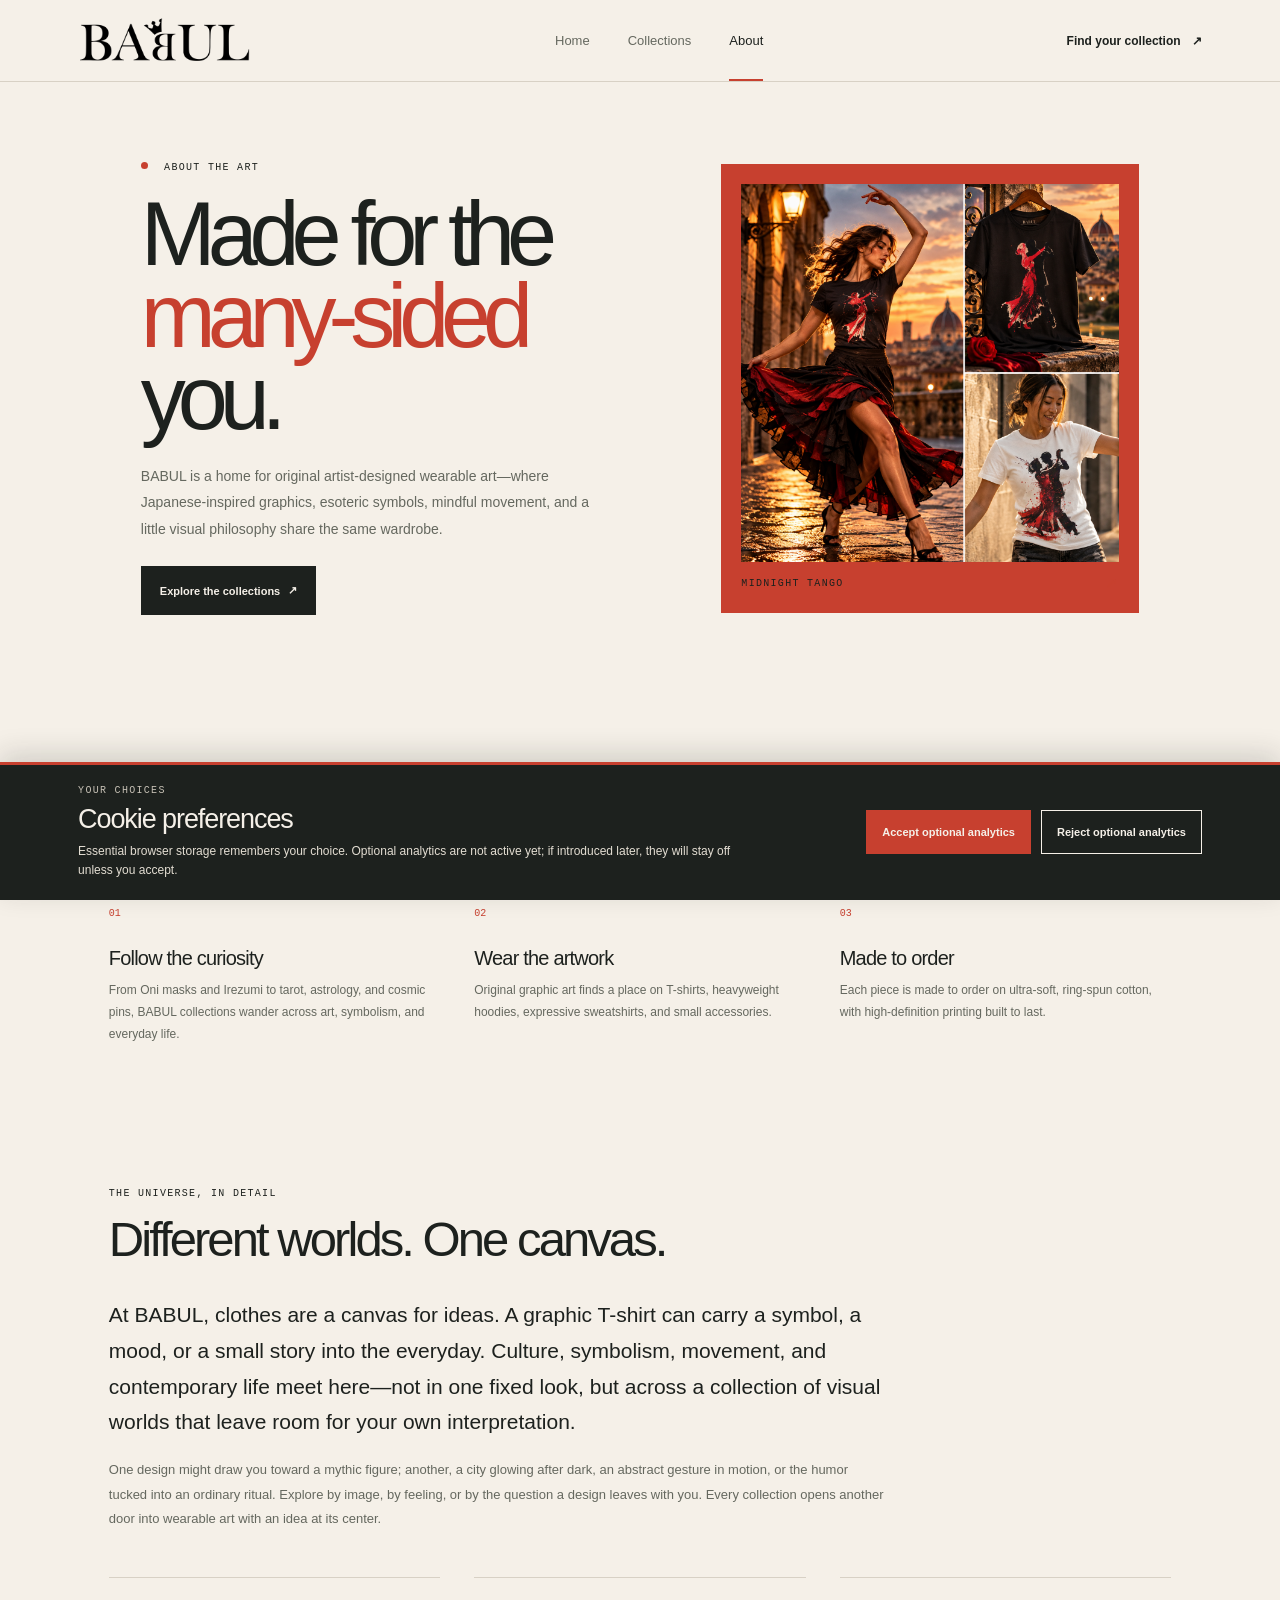
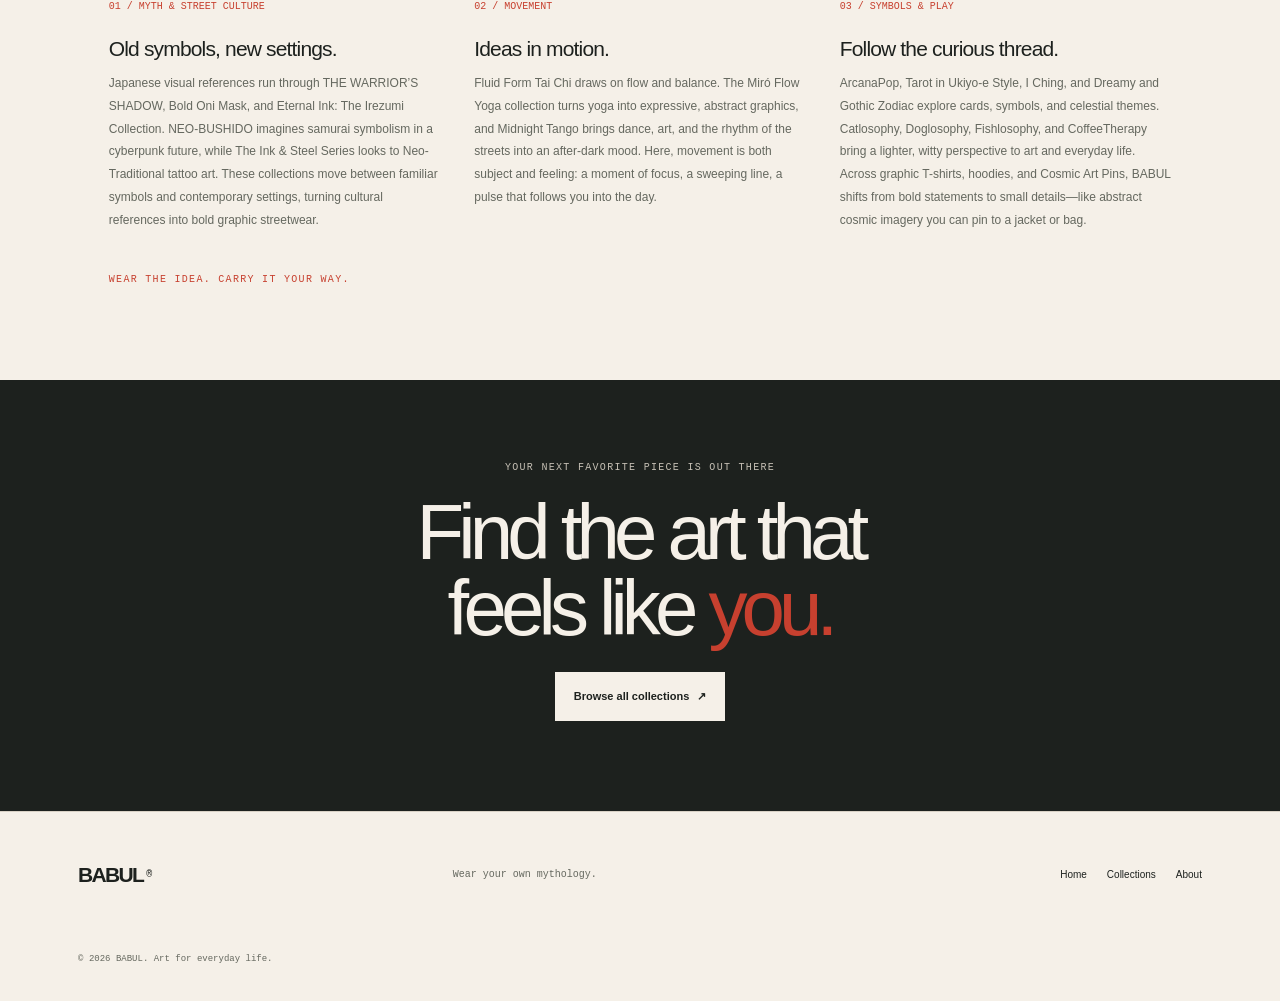
==== about.html @ 18f1c108 "Build BABUL multi-page storefront Co-authored-by: Copilot App <223556219+Copilot@users.noreply.githu" ====
<!doctype html>
<html lang="en">
  <head>
    <meta charset="utf-8">
    <meta name="viewport" content="width=device-width, initial-scale=1">
    <meta name="description" content="Get to know BABUL: original artist-designed wearable art inspired by Japanese streetwear, mythology, movement, and visual philosophy.">
    <meta name="theme-color" content="#f5f0e8">
    <title>About BABUL | Babul New T-shirts</title>
    <link rel="stylesheet" href="styles.css">
    <script src="cookie-consent.js" defer></script>
  </head>
  <body>
    <header class="site-header">
      <a class="wordmark" href="index.html" aria-label="BABUL home"><img src="assets/babul-logo.png" alt="BABUL home"></a>
      <nav class="site-nav" aria-label="Main navigation">
        <a href="index.html">Home</a>
        <a href="collections.html">Collections</a>
        <a class="active" href="about.html" aria-current="page">About</a>
      </nav>
      <a class="header-link" href="collections.html">Find your collection <span aria-hidden="true">↗</span></a>
    </header>

    <main>
      <section class="about-hero">
        <div class="about-copy">
          <p class="eyebrow"><span class="eyebrow-dot"></span> About the art</p>
          <h1>Made for the<br><em>many-sided</em> you.</h1>
          <p>BABUL is a home for original artist-designed wearable art—where Japanese-inspired graphics, esoteric symbols, mindful movement, and a little visual philosophy share the same wardrobe.</p>
          <a class="button button-dark" href="collections.html">Explore the collections <span aria-hidden="true">↗</span></a>
        </div>
        <a class="about-art midnight-about-art" href="https://shop.babul.store/collections/midnight-tango" target="_blank" rel="noopener noreferrer">
          <img src="assets/midnight-tango-about.png" alt="MIDNIGHT TANGO collage showing dancers and graphic T-shirts with expressive tango artwork">
          <span class="about-art-caption">MIDNIGHT TANGO <span aria-hidden="true">↗</span></span>
        </a>
      </section>

      <section class="about-values section">
        <div class="section-heading">
          <div><p class="eyebrow">The BABUL point of view</p><h2>Art with room to roam.</h2></div>
        </div>
        <div class="values-grid">
          <article><span class="value-number">01</span><h3>Follow the curiosity</h3><p>From Oni masks and Irezumi to tarot, astrology, and cosmic pins, BABUL collections wander across art, symbolism, and everyday life.</p></article>
          <article><span class="value-number">02</span><h3>Wear the artwork</h3><p>Original graphic art finds a place on T-shirts, heavyweight hoodies, expressive sweatshirts, and small accessories.</p></article>
          <article><span class="value-number">03</span><h3>Made to order</h3><p>Each piece is made to order on ultra-soft, ring-spun cotton, with high-definition printing built to last.</p></article>
        </div>
      </section>

      <section class="about-story section" aria-labelledby="about-story-heading">
        <div class="section-heading">
          <div><p class="eyebrow">The universe, in detail</p><h2 id="about-story-heading">Different worlds. One canvas.</h2></div>
        </div>
        <div class="about-story-intro">
          <p class="about-story-lead">At BABUL, clothes are a canvas for ideas. A graphic T-shirt can carry a symbol, a mood, or a small story into the everyday. Culture, symbolism, movement, and contemporary life meet here—not in one fixed look, but across a collection of visual worlds that leave room for your own interpretation.</p>
          <p>One design might draw you toward a mythic figure; another, a city glowing after dark, an abstract gesture in motion, or the humor tucked into an ordinary ritual. Explore by image, by feeling, or by the question a design leaves with you. Every collection opens another door into wearable art with an idea at its center.</p>
        </div>
        <div class="about-story-grid">
          <article>
            <span class="value-number">01 / MYTH &amp; STREET CULTURE</span>
            <h3>Old symbols, new settings.</h3>
            <p>Japanese visual references run through THE WARRIOR’S SHADOW, Bold Oni Mask, and Eternal Ink: The Irezumi Collection. NEO-BUSHIDO imagines samurai symbolism in a cyberpunk future, while The Ink &amp; Steel Series looks to Neo-Traditional tattoo art. These collections move between familiar symbols and contemporary settings, turning cultural references into bold graphic streetwear.</p>
          </article>
          <article>
            <span class="value-number">02 / MOVEMENT</span>
            <h3>Ideas in motion.</h3>
            <p>Fluid Form Tai Chi draws on flow and balance. The Miró Flow Yoga collection turns yoga into expressive, abstract graphics, and Midnight Tango brings dance, art, and the rhythm of the streets into an after-dark mood. Here, movement is both subject and feeling: a moment of focus, a sweeping line, a pulse that follows you into the day.</p>
          </article>
          <article>
            <span class="value-number">03 / SYMBOLS &amp; PLAY</span>
            <h3>Follow the curious thread.</h3>
            <p>ArcanaPop, Tarot in Ukiyo-e Style, I Ching, and Dreamy and Gothic Zodiac explore cards, symbols, and celestial themes. Catlosophy, Doglosophy, Fishlosophy, and CoffeeTherapy bring a lighter, witty perspective to art and everyday life. Across graphic T-shirts, hoodies, and Cosmic Art Pins, BABUL shifts from bold statements to small details—like abstract cosmic imagery you can pin to a jacket or bag.</p>
          </article>
        </div>
        <p class="about-story-signoff">Wear the idea. Carry it your way.</p>
      </section>

      <section class="about-cta">
        <p class="eyebrow">Your next favorite piece is out there</p>
        <h2>Find the art that<br>feels like <em>you.</em></h2>
        <a class="button button-light" href="collections.html">Browse all collections <span aria-hidden="true">↗</span></a>
      </section>
    </main>

    <aside class="cookie-consent" data-cookie-consent role="region" aria-labelledby="cookie-consent-title">
      <div class="cookie-consent-copy">
        <p class="eyebrow">Your choices</p>
        <h2 id="cookie-consent-title">Cookie preferences</h2>
        <p>Essential browser storage remembers your choice. Optional analytics are not active yet; if introduced later, they will stay off unless you accept.</p>
        <p class="cookie-consent-status" data-cookie-consent-status role="status" aria-live="polite" hidden></p>
      </div>
      <div class="cookie-consent-actions">
        <button class="cookie-consent-button cookie-consent-accept" type="button" data-cookie-choice="accepted">Accept optional analytics</button>
        <button class="cookie-consent-button cookie-consent-reject" type="button" data-cookie-choice="rejected">Reject optional analytics</button>
      </div>
    </aside>

    <footer class="site-footer">
      <a class="wordmark footer-wordmark" href="index.html">BABUL<span>®</span></a>
      <p>Wear your own mythology.</p>
      <div class="footer-nav"><a href="index.html">Home</a><a href="collections.html">Collections</a><a href="about.html">About</a></div>
      <small>© 2026 BABUL. Art for everyday life.</small>
    </footer>
  </body>
</html>
---- styles.css ----
:root {
  color-scheme: light;
  --paper: #f5f0e8;
  --ink: #1d211e;
  --muted: #65685f;
  --red: #c7402f;
  --line: #d8d1c5;
  --display: "Avenir Next", "Segoe UI", sans-serif;
  --body: "Avenir Next", "Segoe UI", sans-serif;
  --mono: "SFMono-Regular", Consolas, monospace;
}

* { box-sizing: border-box; }

html { scroll-behavior: smooth; }

body {
  margin: 0;
  background: var(--paper);
  color: var(--ink);
  font-family: var(--body);
  -webkit-font-smoothing: antialiased;
}

a { color: inherit; text-decoration: none; }

img { display: block; max-width: 100%; }

.site-header {
  height: 82px;
  padding: 0 6.1%;
  display: flex;
  align-items: center;
  justify-content: space-between;
  border-bottom: 1px solid var(--line);
}

.wordmark {
  display: inline-flex;
  align-items: center;
  font-family: var(--display);
  font-size: 24px;
  font-weight: 700;
  letter-spacing: -.08em;
}

.wordmark img { display: block; width: auto; height: 50px; }
.wordmark span { font: 10px var(--mono); vertical-align: top; margin-left: 3px; }

.site-nav { display: flex; align-items: center; gap: 38px; height: 100%; }
.site-nav a { height: 100%; display: flex; align-items: center; color: var(--muted); font-size: 13px; position: relative; }
.site-nav a:hover, .site-nav a.active { color: var(--ink); }
.site-nav a.active::after { content: ""; height: 2px; background: var(--red); position: absolute; bottom: 0; left: 0; right: 0; }
.header-link, .text-link { font-size: 12px; font-weight: 600; }
.header-link span, .text-link span, .button span { padding-left: 8px; }

.hero {
  min-height: 610px;
  padding: 67px 6.1% 62px;
  display: grid;
  grid-template-columns: 1.03fr .97fr;
  gap: 4%;
  align-items: center;
}

.hero-copy { position: relative; padding-bottom: 48px; }
.eyebrow { margin: 0 0 21px; font: 10px var(--mono); letter-spacing: .13em; text-transform: uppercase; }
.eyebrow-dot { width: 7px; height: 7px; display: inline-block; margin: 0 9px 1px 0; border-radius: 50%; background: var(--red); }
h1, h2, h3, p { margin-top: 0; }
h1, h2, h3 { font-family: var(--display); }
.hero h1 { margin: 0; font-size: clamp(68px, 8.3vw, 118px); font-weight: 600; line-height: .91; letter-spacing: -.085em; }
.accent-mark { color: var(--red); }
.hero-description { max-width: 425px; margin: 28px 0 27px; color: var(--muted); font-size: 14px; line-height: 1.8; }
.hero-actions { display: flex; align-items: center; gap: 27px; }
.button { min-height: 49px; display: inline-flex; align-items: center; justify-content: center; padding: 0 19px; font-size: 11px; font-weight: 600; transition: transform .2s, background .2s; }
.button:hover { transform: translateY(-2px); }
.button-dark { color: var(--paper); background: var(--ink); }
.button-dark:hover { background: var(--red); }
.button-light { color: var(--ink); background: var(--paper); }
.button-light:hover { background: #fff; }
.text-link { border-bottom: 1px solid var(--ink); padding-bottom: 6px; }
.hero-note { position: absolute; bottom: -34px; left: 0; display: flex; align-items: center; gap: 12px; color: var(--muted); font: 9px/1.5 var(--mono); text-transform: uppercase; letter-spacing: .07em; }
.note-star { color: var(--red); font-size: 23px; }

.hero-art { position: relative; padding: 18px 22px 35px; }
.hero-art::before { content: ""; position: absolute; inset: 3% 3% 11% 1%; background: #e7ddd0; transform: rotate(3deg); }
.hero-art img { position: relative; width: 100%; aspect-ratio: 1.08; object-fit: cover; }
.art-caption { position: relative; display: flex; justify-content: space-between; padding-top: 12px; font: 9px var(--mono); color: var(--muted); text-transform: uppercase; }
.art-stamp { position: absolute; right: 1%; top: -1%; width: 81px; height: 81px; border: 1px solid var(--red); border-radius: 50%; display: grid; place-content: center; text-align: center; color: var(--red); font: 9px/1.15 var(--mono); letter-spacing: .08em; transform: rotate(11deg); }

.ticker { overflow: hidden; background: var(--red); color: #fff6eb; }
.ticker-track { min-width: max-content; display: flex; align-items: center; justify-content: space-around; gap: 34px; padding: 15px 20px; font: 10px var(--mono); letter-spacing: .08em; text-transform: uppercase; }
.ticker i { font-style: normal; font-size: 14px; }

.section { padding: 95px 8.5%; }
.section-heading { display: flex; align-items: end; justify-content: space-between; margin-bottom: 38px; }
.section-heading .eyebrow { margin-bottom: 12px; }
.section-heading h2, .seo-copy h2 { margin: 0; font-size: clamp(32px, 4vw, 49px); font-weight: 500; letter-spacing: -.06em; }
.section-heading .text-link { margin-bottom: 5px; }
.card-grid { display: grid; grid-template-columns: repeat(3, 1fr); gap: 20px; }
.collection-card { display: block; }
.card-image { position: relative; overflow: hidden; aspect-ratio: .99; display: grid; place-items: center; }
.card-image img { width: 100%; height: 100%; object-fit: cover; transition: transform .45s; }
.product-card .card-image { aspect-ratio: 1 / 1; }
.collection-card:hover .card-image img { transform: scale(1.035); }
.product-card:hover .card-image img { transform: none; }
.card-image-oni { background: #e8cdb8; }
.card-image-warrior { background: #222626; }
.card-image-tarot { background: #b6b9b0; }
.card-index { position: absolute; top: 13px; left: 14px; color: var(--ink); font: 9px var(--mono); }
.card-meta { display: flex; align-items: center; justify-content: space-between; padding: 16px 0 5px; }
.card-meta h3 { margin: 0; font-size: 17px; font-weight: 500; letter-spacing: -.03em; }
.card-meta > span { font-size: 17px; color: var(--red); }
.collection-card > p { margin: 0; color: var(--muted); font-size: 11px; line-height: 1.6; }
.ink-steel-feature { display: grid; grid-template-columns: 1fr 1fr; align-items: center; gap: 7%; margin-top: 57px; padding: 18px; background: #e9e3d9; }
.ink-steel-image { overflow: hidden; aspect-ratio: 4 / 5; background: #242522; }
.ink-steel-image img { width: 100%; height: 100%; object-fit: cover; object-position: center; transition: transform .45s; }
.ink-steel-feature:hover .ink-steel-image img { transform: scale(1.025); }
.ink-steel-copy { padding: 24px 9% 24px 0; }
.ink-steel-copy .eyebrow { color: var(--muted); font-size: 9px; }
.ink-steel-copy h3 { margin: 0 0 12px; font-size: clamp(26px, 3.2vw, 39px); font-weight: 500; letter-spacing: -.06em; }
.ink-steel-copy > p:not(.eyebrow) { margin-bottom: 24px; color: var(--muted); font-size: 12px; }
.ink-steel-copy .text-link { display: inline-block; }

.feature-band { min-height: 370px; position: relative; overflow: hidden; display: grid; grid-template-columns: 1fr 1fr; align-items: center; padding: 46px 14%; background: #d9e0d6; }
.feature-image { width: min(290px, 80%); aspect-ratio: 1; display: grid; place-items: center; overflow: hidden; border-radius: 50%; background: #e5e9dd; }
.feature-image img { width: 100%; height: 100%; object-fit: cover; transition: transform .45s; }
.feature-image:hover img { transform: scale(1.04); }
.feature-copy { max-width: 380px; position: relative; z-index: 1; }
.feature-copy .eyebrow { margin-bottom: 13px; }
.feature-copy h2 { margin: 0 0 16px; font-size: clamp(36px, 5vw, 57px); font-weight: 500; line-height: .98; letter-spacing: -.07em; }
.feature-copy p:not(.eyebrow) { margin-bottom: 22px; color: #535b52; font-size: 13px; line-height: 1.8; }
.feature-orbit { position: absolute; top: 4%; right: 10%; color: #bdc9b9; font-size: 116px; }
.seo-copy { max-width: 1100px; margin: 0 auto; padding-top: 100px; padding-bottom: 105px; }
.seo-copy h2 { max-width: 630px; margin-bottom: 20px; }
.seo-copy > p:not(.eyebrow) { max-width: 770px; margin-bottom: 25px; color: var(--muted); font-size: 13px; line-height: 1.9; }

.page-hero { padding: 100px 13% 74px; }
.page-hero .eyebrow { margin-bottom: 23px; }
.page-hero h1, .about-copy h1 { margin: 0 0 23px; font-size: clamp(60px, 9.5vw, 114px); font-weight: 500; line-height: .91; letter-spacing: -.09em; }
.page-hero h1 em, .about-copy h1 em, .about-cta h2 em { color: var(--red); font-style: normal; }
.page-hero > p:last-child { max-width: 510px; margin: 0; color: var(--muted); font-size: 14px; line-height: 1.8; }
.collection-list { padding-top: 10px; padding-bottom: 85px; }
.collection-row { min-height: 340px; display: grid; grid-template-columns: minmax(0, .92fr) minmax(0, 1.08fr); align-items: center; gap: 9%; padding: 32px 0; border-top: 1px solid var(--line); scroll-margin-top: 30px; }
.collection-row:last-child { border-bottom: 1px solid var(--line); }
.collection-row.row-reverse .collection-row-image { order: 2; }
.collection-row.row-reverse .collection-row-copy { order: 1; }
.collection-row-image { display: grid; width: 100%; min-width: 0; min-height: 0; aspect-ratio: 1 / 1; height: auto; place-items: center; overflow: visible; background: #e8cdb8; }
.collection-row-image img { display: block; width: 100%; height: 100%; min-width: 0; min-height: 0; object-fit: contain; object-position: center; }
.collection-row-image.cover-image img { object-fit: cover; }
.collection-row-image.image-dark { background: #222626; }
.collection-row-image.image-blue { background: #b8c5c6; }
.collection-row-image.image-green { background: #ccd3bd; }
.collection-row-image.image-yellow { background: #e5d7ae; }
.collection-row-image.image-pink { background: #ead0c6; }
.collection-row-copy .eyebrow { margin-bottom: 13px; color: var(--muted); font-size: 9px; }
.collection-row-copy h2 { margin: 0 0 13px; font-size: clamp(30px, 4vw, 46px); font-weight: 500; line-height: 1; letter-spacing: -.06em; }
.collection-row-copy > p:not(.eyebrow) { max-width: 460px; margin-bottom: 15px; color: var(--muted); font-size: 12px; line-height: 1.8; }
.collection-tags { color: var(--ink); font: 9px/1.7 var(--mono); }
.collection-tags b { color: var(--red); font-weight: 400; padding: 0 4px; }
.product-collection-section { background: #eee9df; }
.product-collection-grid { display: grid; grid-template-columns: repeat(4, minmax(0, 1fr)); gap: 30px 20px; }
.product-collection-card { display: block; min-width: 0; color: inherit; }
.product-collection-image { display: block; overflow: hidden; aspect-ratio: 3 / 4; background: #fff; }
.product-collection-image img { display: block; width: 100%; height: 100%; object-fit: contain; object-position: center; transition: transform .3s; }
.product-collection-card:hover .product-collection-image img { transform: scale(1.025); }
.product-collection-copy { display: grid; gap: 7px; padding-top: 13px; }
.product-collection-name { font: 500 15px/1.35 var(--display); letter-spacing: -.025em; }
.product-collection-first { color: var(--muted); font-size: 11px; line-height: 1.55; }
.store-description { padding: 83px 12%; background: #e9e3d9; }
.store-description-inner { max-width: 850px; margin: 0 auto; }
.store-description h2 { margin: 0 0 17px; font-size: 44px; font-weight: 500; letter-spacing: -.06em; }
.store-description-inner > p:not(.eyebrow) { margin-bottom: 24px; color: #5c5d56; font-size: 12px; line-height: 1.9; }

.about-hero { min-height: 570px; padding: 80px 11%; display: grid; grid-template-columns: 1.1fr .9fr; gap: 7%; align-items: center; }
.about-copy h1 { font-size: clamp(56px, 7.7vw, 90px); }
.about-copy > p:not(.eyebrow) { max-width: 470px; margin-bottom: 24px; color: var(--muted); font-size: 14px; line-height: 1.9; }
.about-art { display: block; padding: 20px; background: var(--red); color: var(--ink); }
.about-art img { width: 100%; aspect-ratio: 1; object-fit: cover; }
.about-art-caption { display: flex; align-items: center; justify-content: space-between; margin-top: 12px; font: 10px var(--mono); letter-spacing: .13em; }
.about-art-caption > span { color: var(--red); font-size: 15px; }
.midnight-about-art:hover .about-art-caption { color: var(--red); }
.about-values { padding-top: 72px; }
.values-grid { display: grid; grid-template-columns: repeat(3, 1fr); gap: 34px; margin-top: 35px; }
.values-grid article { border-top: 1px solid var(--line); padding-top: 17px; }
.value-number { color: var(--red); font: 10px var(--mono); }
.values-grid h3 { margin: 27px 0 10px; font-size: 20px; font-weight: 500; letter-spacing: -.04em; }
.values-grid p { margin: 0; color: var(--muted); font-size: 12px; line-height: 1.8; }
.about-story { padding-top: 48px; }
.about-story .section-heading { margin-bottom: 30px; }
.about-story-intro { max-width: 850px; margin-bottom: 45px; }
.about-story-intro p { max-width: 780px; margin-bottom: 18px; color: var(--muted); font-size: 13px; line-height: 1.9; }
.about-story-intro .about-story-lead { color: var(--ink); font-size: clamp(17px, 2vw, 21px); line-height: 1.7; }
.about-story-grid { display: grid; grid-template-columns: repeat(3, minmax(0, 1fr)); gap: 34px; }
.about-story-grid article { border-top: 1px solid var(--line); padding-top: 17px; }
.about-story-grid h3 { margin: 24px 0 11px; font-size: 21px; font-weight: 500; letter-spacing: -.04em; }
.about-story-grid p { margin: 0; color: var(--muted); font-size: 12px; line-height: 1.9; }
.about-story-signoff { margin: 42px 0 0; color: var(--red); font: 10px var(--mono); letter-spacing: .13em; text-transform: uppercase; }
.about-cta { padding: 82px 20px 90px; text-align: center; background: var(--ink); color: var(--paper); }
.about-cta .eyebrow { color: #c6c0b5; }
.about-cta h2 { margin: 0 0 25px; font-size: clamp(45px, 7vw, 78px); font-weight: 500; line-height: .98; letter-spacing: -.075em; }

.site-footer { min-height: 190px; padding: 37px 6.1%; display: grid; grid-template-columns: 1fr 1fr 1fr; align-items: center; border-top: 1px solid var(--line); }
.footer-wordmark { font-size: 21px; }
.site-footer > p { margin: 0; color: var(--muted); font: 10px var(--mono); }
.footer-nav { display: flex; justify-content: flex-end; gap: 20px; font-size: 10px; }
.footer-nav a:hover { color: var(--red); }
.site-footer small { grid-column: 1 / -1; align-self: end; margin-top: 25px; color: var(--muted); font: 9px var(--mono); }

.cookie-consent {
  position: fixed;
  z-index: 1000;
  inset: auto 0 0;
  display: grid;
  grid-template-columns: minmax(0, 1.35fr) minmax(300px, .85fr);
  gap: 28px;
  align-items: center;
  padding: 20px max(6.1%, calc((100% - 1260px) / 2));
  border-top: 3px solid var(--red);
  background: var(--ink);
  color: var(--paper);
  box-shadow: 0 -8px 26px rgb(29 33 30 / .16);
}
.cookie-consent[hidden] { display: none; }
.cookie-consent-copy .eyebrow { margin-bottom: 8px; color: #c6c0b5; }
.cookie-consent h2 { margin: 0 0 7px; font-size: clamp(20px, 2.2vw, 27px); font-weight: 500; letter-spacing: -.04em; }
.cookie-consent-copy > p:not(.eyebrow) { max-width: 760px; margin: 0; color: #e3ddd2; font-size: 12px; line-height: 1.6; }
.cookie-consent-copy > p.cookie-consent-status { margin-top: 8px; color: #ffd2c6; }
.cookie-consent-actions { display: flex; flex-wrap: wrap; justify-content: flex-end; gap: 10px; }
.cookie-consent-button { min-height: 44px; padding: 0 15px; border: 1px solid var(--paper); border-radius: 0; color: var(--paper); font: 600 11px var(--body); cursor: pointer; transition: background .2s, color .2s; }
.cookie-consent-button:focus-visible { outline: 3px solid #fff; outline-offset: 3px; }
.cookie-consent-accept { border-color: var(--red); background: var(--red); }
.cookie-consent-accept:hover { border-color: #a93023; background: #a93023; }
.cookie-consent-reject { background: transparent; }
.cookie-consent-reject:hover { background: #343a36; }

@media (min-width: 1440px) {
  .hero { padding-left: max(6.1%, calc((100% - 1260px) / 2)); padding-right: max(6.1%, calc((100% - 1260px) / 2)); }
}

@media (max-width: 760px) {
  .site-header { height: 70px; padding: 0 5%; }
  .wordmark { font-size: 20px; }
  .site-nav { gap: 17px; }
  .site-nav a { font-size: 11px; }
  .header-link { display: none; }
  .hero { min-height: 0; padding: 58px 7% 47px; grid-template-columns: 1fr; gap: 30px; }
  .hero-copy { padding-bottom: 42px; }
  .hero h1 { font-size: clamp(67px, 15vw, 105px); }
  .hero-description { max-width: 490px; }
  .hero-art { width: min(100%, 520px); margin: 0 auto; }
  .section { padding: 70px 7%; }
  .section-heading { align-items: start; gap: 18px; }
  .section-heading .text-link { white-space: nowrap; margin-top: 21px; font-size: 10px; }
  .card-grid { gap: 13px; }
  .card-meta h3 { font-size: 14px; }
  .collection-card > p { font-size: 10px; }
  .ink-steel-feature { gap: 5%; }
  .ink-steel-copy { padding-right: 4%; }
  .feature-band { padding: 48px 8%; gap: 5%; }
  .feature-image { width: 100%; }
  .page-hero { padding: 78px 8% 50px; }
  .collection-list { padding: 0 8% 65px; }
  .collection-row { grid-template-columns: minmax(0, .9fr) minmax(0, 1.1fr); gap: 6%; min-height: 290px; }
  .collection-row-image { aspect-ratio: 1; }
  .collection-row-copy h2 { font-size: 32px; }
  .product-collection-grid { grid-template-columns: repeat(3, minmax(0, 1fr)); gap: 25px 14px; }
  .product-collection-name { font-size: 13px; }
  .store-description { padding: 65px 8%; }
  .about-hero { padding: 65px 8%; }
  .about-story-grid { grid-template-columns: repeat(2, minmax(0, 1fr)); gap: 27px; }
  .cookie-consent { grid-template-columns: 1fr; gap: 14px; padding: 18px 5%; }
  .cookie-consent-actions { justify-content: flex-start; }
}

@media (max-width: 540px) {
  .site-header { padding: 0 6%; }
  .site-nav { gap: 15px; }
  .site-nav a { font-size: 10px; }
  .hero { padding-top: 49px; }
  .eyebrow { font-size: 9px; }
  .hero-description { font-size: 13px; }
  .hero-actions { gap: 18px; }
  .button { min-height: 46px; padding: 0 14px; font-size: 10px; }
  .text-link { font-size: 10px; }
  .section-heading { display: block; }
  .section-heading .text-link { display: inline-block; margin-top: 17px; }
  .card-grid { grid-template-columns: 1fr; gap: 27px; }
  .card-image { aspect-ratio: 1.15; }
  .card-meta h3 { font-size: 17px; }
  .ink-steel-feature { grid-template-columns: 1fr; gap: 0; padding: 12px; }
  .ink-steel-copy { padding: 23px 10px 18px; }
  .feature-band { grid-template-columns: 1fr; padding: 45px 9% 51px; gap: 30px; }
  .feature-image { width: min(250px, 78%); margin: 0 auto; }
  .feature-copy h2 { font-size: 48px; }
  .feature-orbit { right: 4%; top: 1%; }
  .seo-copy { padding-top: 70px; padding-bottom: 75px; }
  .page-hero { padding-top: 65px; }
  .page-hero h1 { font-size: clamp(58px, 15vw, 83px); }
  .collection-row, .collection-row.row-reverse { grid-template-columns: 1fr; gap: 19px; padding: 25px 0 30px; }
  .collection-row.row-reverse .collection-row-image, .collection-row.row-reverse .collection-row-copy { order: initial; }
  .collection-row-image { height: auto; aspect-ratio: 1; }
  .collection-row-copy h2 { font-size: 37px; }
  .product-collection-grid { grid-template-columns: repeat(2, minmax(0, 1fr)); gap: 23px 12px; }
  .product-collection-name { font-size: 14px; }
  .product-collection-first { font-size: 10px; }
  .store-description h2 { font-size: 37px; }
  .about-hero { grid-template-columns: 1fr; gap: 37px; padding-top: 58px; }
  .about-copy h1 { font-size: clamp(58px, 14vw, 78px); }
  .about-art { max-width: 430px; }
  .about-values { padding-top: 50px; }
  .values-grid { grid-template-columns: 1fr; gap: 26px; }
  .values-grid h3 { margin-top: 20px; }
  .about-story { padding-top: 35px; }
  .about-story-grid { grid-template-columns: 1fr; gap: 25px; }
  .about-story-grid h3 { margin-top: 18px; }
  .site-footer { grid-template-columns: 1fr 1fr; row-gap: 13px; padding: 30px 7%; }
  .site-footer > p { text-align: right; font-size: 9px; }
  .footer-nav { grid-column: 1 / -1; justify-content: flex-start; }
  .site-footer small { margin-top: 10px; }
  .cookie-consent { padding: 16px 6%; }
  .cookie-consent-actions { display: grid; grid-template-columns: repeat(2, minmax(0, 1fr)); gap: 8px; }
  .cookie-consent-button { padding: 0 8px; font-size: 10px; }
}

@media (prefers-reduced-motion: reduce) {
  html { scroll-behavior: auto; }
  *, *::before, *::after { transition-duration: .01ms !important; }
}
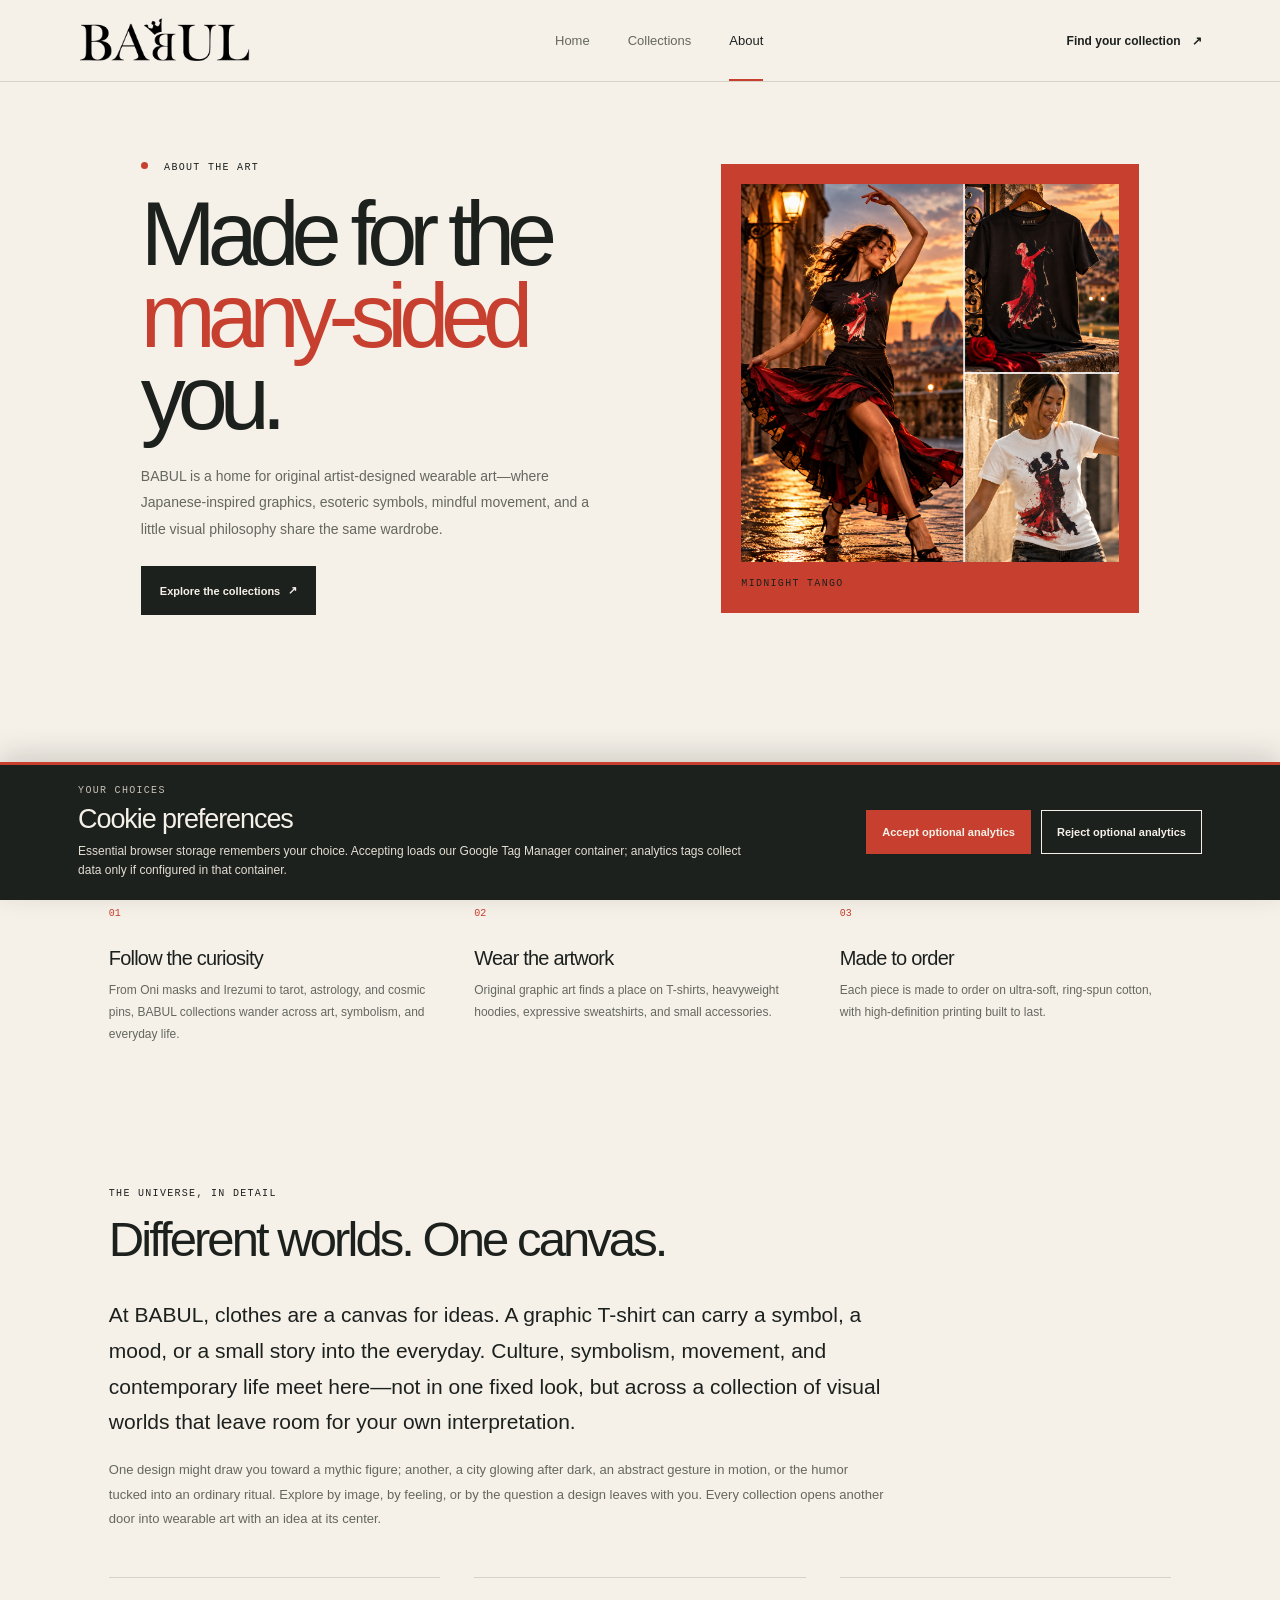
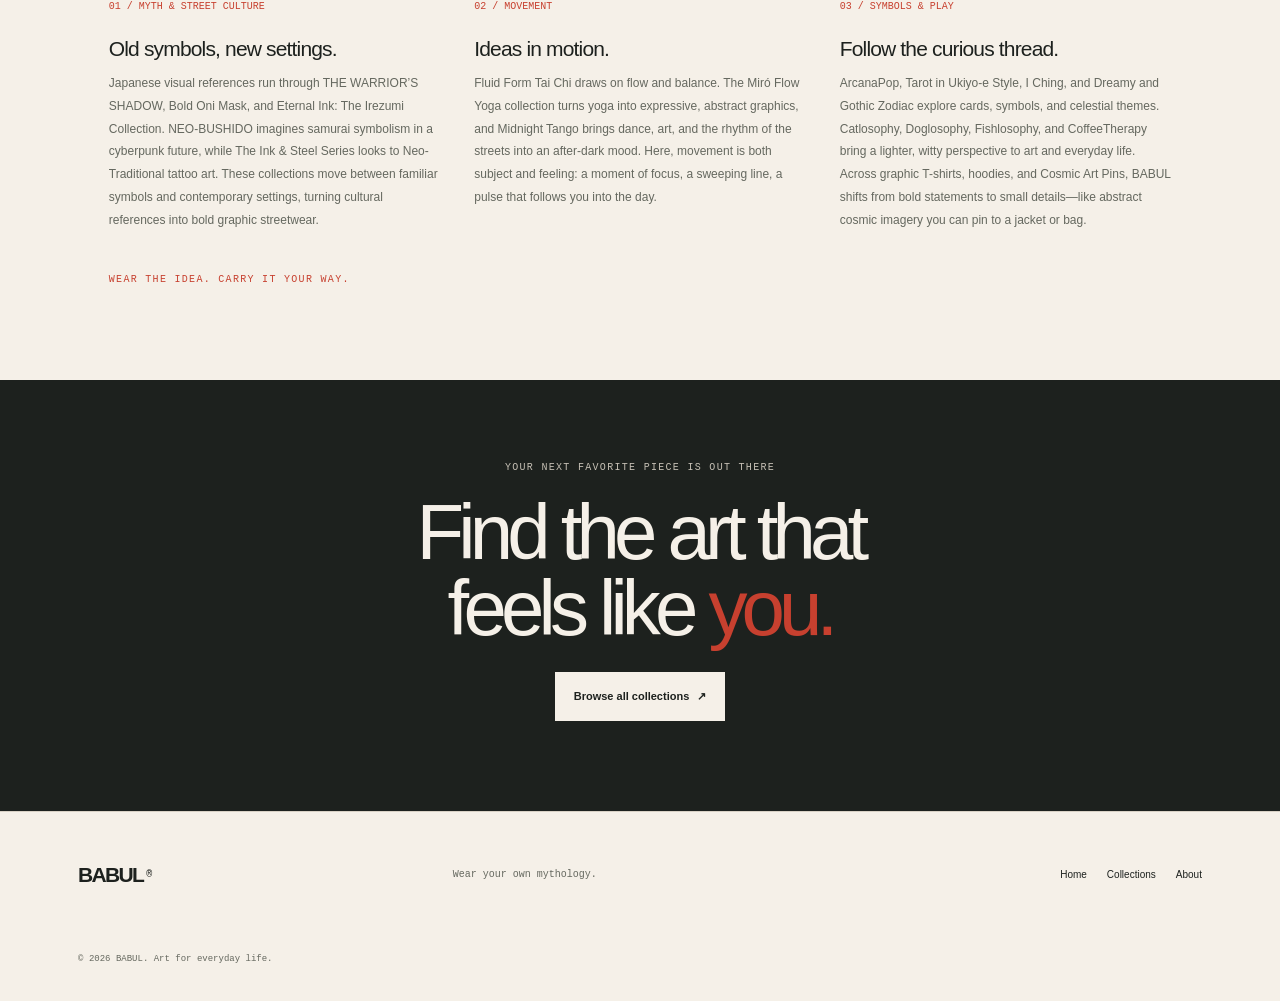
==== commit ac96855a: "Gate GTM behind analytics consent Co-authored-by: Copilot App <223556219+Copilot@users.noreply.githu" ====
--- a/about.html
+++ b/about.html
@@ -7,7 +7,7 @@
     <meta name="theme-color" content="#f5f0e8">
     <title>About BABUL | Babul New T-shirts</title>
     <link rel="stylesheet" href="styles.css">
-    <script src="cookie-consent.js" defer></script>
+    <script src="cookie-consent.js?v=gtm-kh2ch6df" defer></script>
   </head>
   <body>
     <header class="site-header">
@@ -84,7 +84,7 @@
       <div class="cookie-consent-copy">
         <p class="eyebrow">Your choices</p>
         <h2 id="cookie-consent-title">Cookie preferences</h2>
-        <p>Essential browser storage remembers your choice. Optional analytics are not active yet; if introduced later, they will stay off unless you accept.</p>
+        <p>Essential browser storage remembers your choice. Accepting loads our Google Tag Manager container; analytics tags collect data only if configured in that container.</p>
         <p class="cookie-consent-status" data-cookie-consent-status role="status" aria-live="polite" hidden></p>
       </div>
       <div class="cookie-consent-actions">
